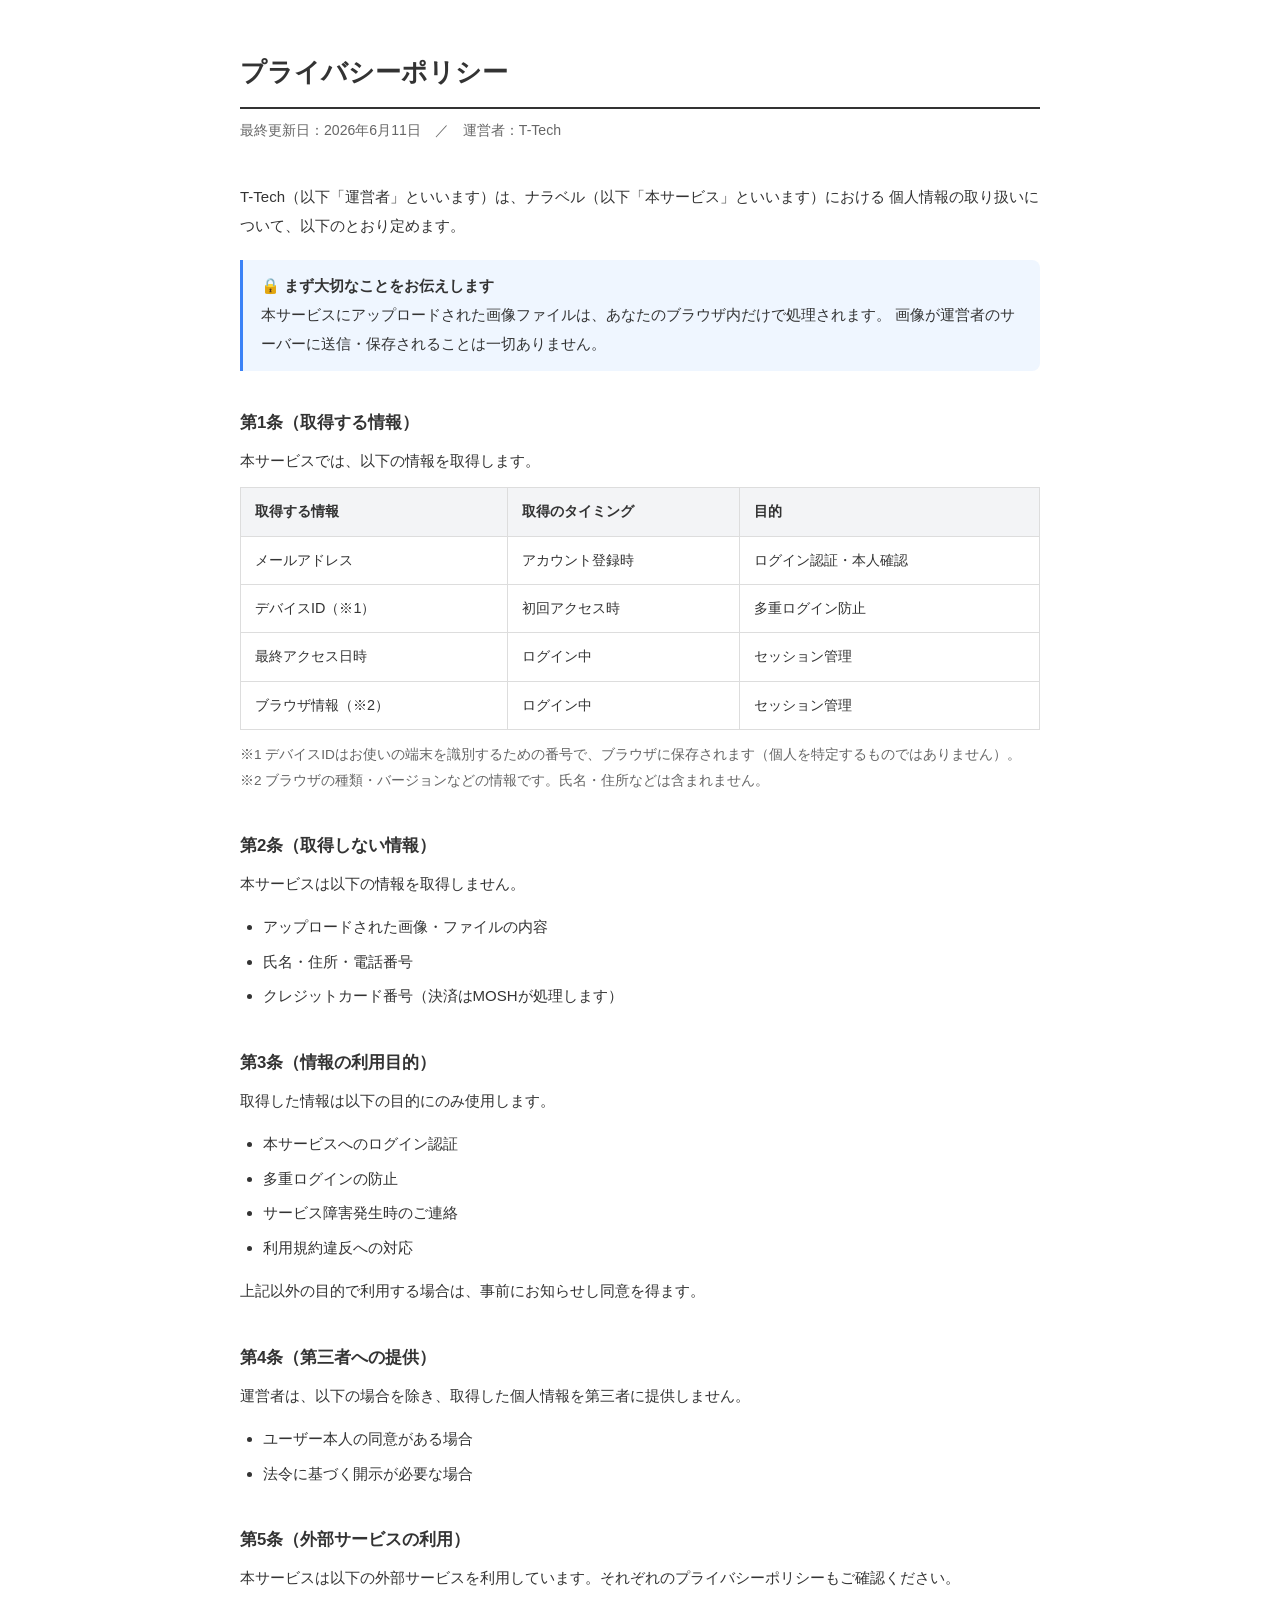
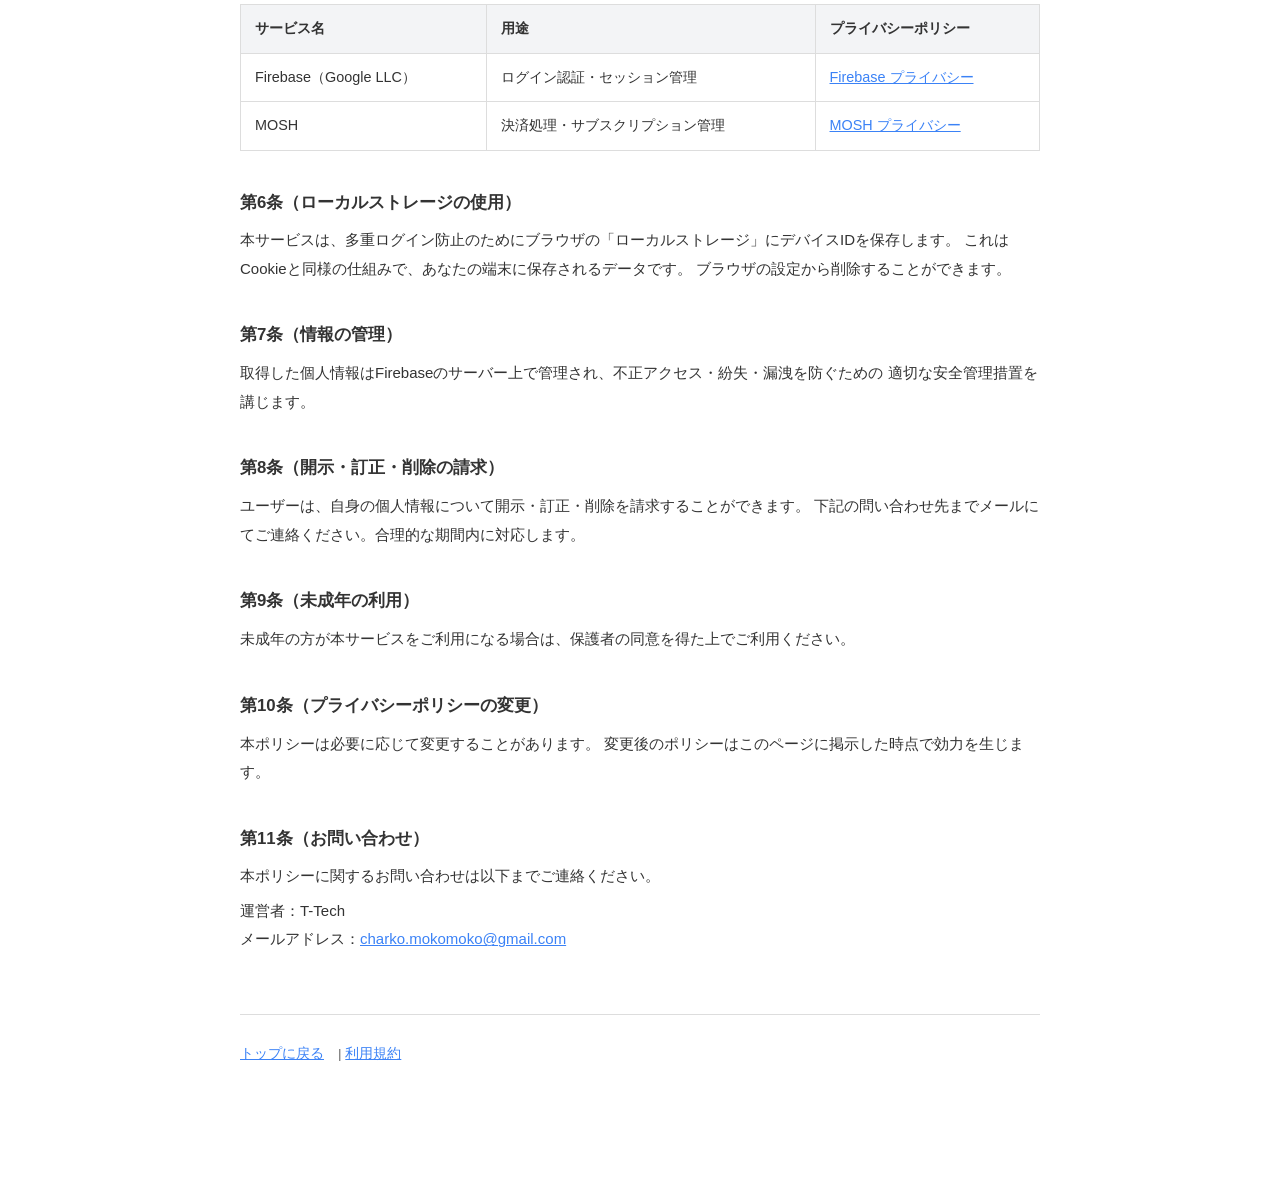
==== privacy.html @ 98c83a79 "Add files via upload" ====
<!DOCTYPE html>
<html lang="ja">
<head>
  <meta charset="UTF-8">
  <meta name="viewport" content="width=device-width, initial-scale=1.0">
  <title>プライバシーポリシー — ナラベル</title>
  <style>
    body {
      font-family: 'Noto Sans JP', 'Hiragino Sans', sans-serif;
      max-width: 800px;
      margin: 48px auto;
      padding: 0 24px 80px;
      line-height: 1.9;
      color: #333;
      font-size: 15px;
    }
    h1 { font-size: 1.6rem; border-bottom: 2px solid #333; padding-bottom: 10px; margin-bottom: 8px; }
    .meta { color: #666; font-size: .88rem; margin-bottom: 40px; }
    h2 { font-size: 1.05rem; margin-top: 36px; margin-bottom: 8px; font-weight: 700; }
    p, li { margin: 6px 0; }
    ol, ul { padding-left: 1.5em; }
    .highlight {
      background: #eff6ff;
      border-left: 3px solid #3b82f6;
      padding: 12px 18px;
      margin: 20px 0;
      font-size: .95rem;
      border-radius: 0 8px 8px 0;
    }
    table { width: 100%; border-collapse: collapse; margin: 12px 0; font-size: .9rem; }
    th { background: #f3f4f6; text-align: left; padding: 10px 14px; border: 1px solid #ddd; }
    td { padding: 10px 14px; border: 1px solid #ddd; vertical-align: top; }
    footer { margin-top: 60px; border-top: 1px solid #ddd; padding-top: 20px; font-size: .85rem; color: #666; }
    a { color: #3b82f6; }
  </style>
</head>
<body>

<h1>プライバシーポリシー</h1>
<p class="meta">最終更新日：2026年6月11日　／　運営者：T-Tech</p>

<p>
  T-Tech（以下「運営者」といいます）は、ナラベル（以下「本サービス」といいます）における
  個人情報の取り扱いについて、以下のとおり定めます。
</p>

<div class="highlight">
  <strong>🔒 まず大切なことをお伝えします</strong><br>
  本サービスにアップロードされた画像ファイルは、あなたのブラウザ内だけで処理されます。
  画像が運営者のサーバーに送信・保存されることは一切ありません。
</div>

<h2>第1条（取得する情報）</h2>
<p>本サービスでは、以下の情報を取得します。</p>

<table>
  <tr>
    <th>取得する情報</th>
    <th>取得のタイミング</th>
    <th>目的</th>
  </tr>
  <tr>
    <td>メールアドレス</td>
    <td>アカウント登録時</td>
    <td>ログイン認証・本人確認</td>
  </tr>
  <tr>
    <td>デバイスID（※1）</td>
    <td>初回アクセス時</td>
    <td>多重ログイン防止</td>
  </tr>
  <tr>
    <td>最終アクセス日時</td>
    <td>ログイン中</td>
    <td>セッション管理</td>
  </tr>
  <tr>
    <td>ブラウザ情報（※2）</td>
    <td>ログイン中</td>
    <td>セッション管理</td>
  </tr>
</table>

<p style="font-size:.85rem; color:#666;">
  ※1 デバイスIDはお使いの端末を識別するための番号で、ブラウザに保存されます（個人を特定するものではありません）。<br>
  ※2 ブラウザの種類・バージョンなどの情報です。氏名・住所などは含まれません。
</p>

<h2>第2条（取得しない情報）</h2>
<p>本サービスは以下の情報を取得しません。</p>
<ul>
  <li>アップロードされた画像・ファイルの内容</li>
  <li>氏名・住所・電話番号</li>
  <li>クレジットカード番号（決済はMOSHが処理します）</li>
</ul>

<h2>第3条（情報の利用目的）</h2>
<p>取得した情報は以下の目的にのみ使用します。</p>
<ul>
  <li>本サービスへのログイン認証</li>
  <li>多重ログインの防止</li>
  <li>サービス障害発生時のご連絡</li>
  <li>利用規約違反への対応</li>
</ul>
<p>上記以外の目的で利用する場合は、事前にお知らせし同意を得ます。</p>

<h2>第4条（第三者への提供）</h2>
<p>
  運営者は、以下の場合を除き、取得した個人情報を第三者に提供しません。
</p>
<ul>
  <li>ユーザー本人の同意がある場合</li>
  <li>法令に基づく開示が必要な場合</li>
</ul>

<h2>第5条（外部サービスの利用）</h2>
<p>本サービスは以下の外部サービスを利用しています。それぞれのプライバシーポリシーもご確認ください。</p>

<table>
  <tr>
    <th>サービス名</th>
    <th>用途</th>
    <th>プライバシーポリシー</th>
  </tr>
  <tr>
    <td>Firebase（Google LLC）</td>
    <td>ログイン認証・セッション管理</td>
    <td><a href="https://firebase.google.com/support/privacy" target="_blank">Firebase プライバシー</a></td>
  </tr>
  <tr>
    <td>MOSH</td>
    <td>決済処理・サブスクリプション管理</td>
    <td><a href="https://mosh.jp/privacy" target="_blank">MOSH プライバシー</a></td>
  </tr>
</table>

<h2>第6条（ローカルストレージの使用）</h2>
<p>
  本サービスは、多重ログイン防止のためにブラウザの「ローカルストレージ」にデバイスIDを保存します。
  これはCookieと同様の仕組みで、あなたの端末に保存されるデータです。
  ブラウザの設定から削除することができます。
</p>

<h2>第7条（情報の管理）</h2>
<p>
  取得した個人情報はFirebaseのサーバー上で管理され、不正アクセス・紛失・漏洩を防ぐための
  適切な安全管理措置を講じます。
</p>

<h2>第8条（開示・訂正・削除の請求）</h2>
<p>
  ユーザーは、自身の個人情報について開示・訂正・削除を請求することができます。
  下記の問い合わせ先までメールにてご連絡ください。合理的な期間内に対応します。
</p>

<h2>第9条（未成年の利用）</h2>
<p>
  未成年の方が本サービスをご利用になる場合は、保護者の同意を得た上でご利用ください。
</p>

<h2>第10条（プライバシーポリシーの変更）</h2>
<p>
  本ポリシーは必要に応じて変更することがあります。
  変更後のポリシーはこのページに掲示した時点で効力を生じます。
</p>

<h2>第11条（お問い合わせ）</h2>
<p>本ポリシーに関するお問い合わせは以下までご連絡ください。</p>
<p>
  運営者：T-Tech<br>
  メールアドレス：<a href="mailto:charko.mokomoko@gmail.com">charko.mokomoko@gmail.com</a>
</p>

<footer>
  <p>
    <a href="index.html">トップに戻る</a>　|
    <a href="terms.html">利用規約</a>
  </p>
</footer>

</body>
</html>
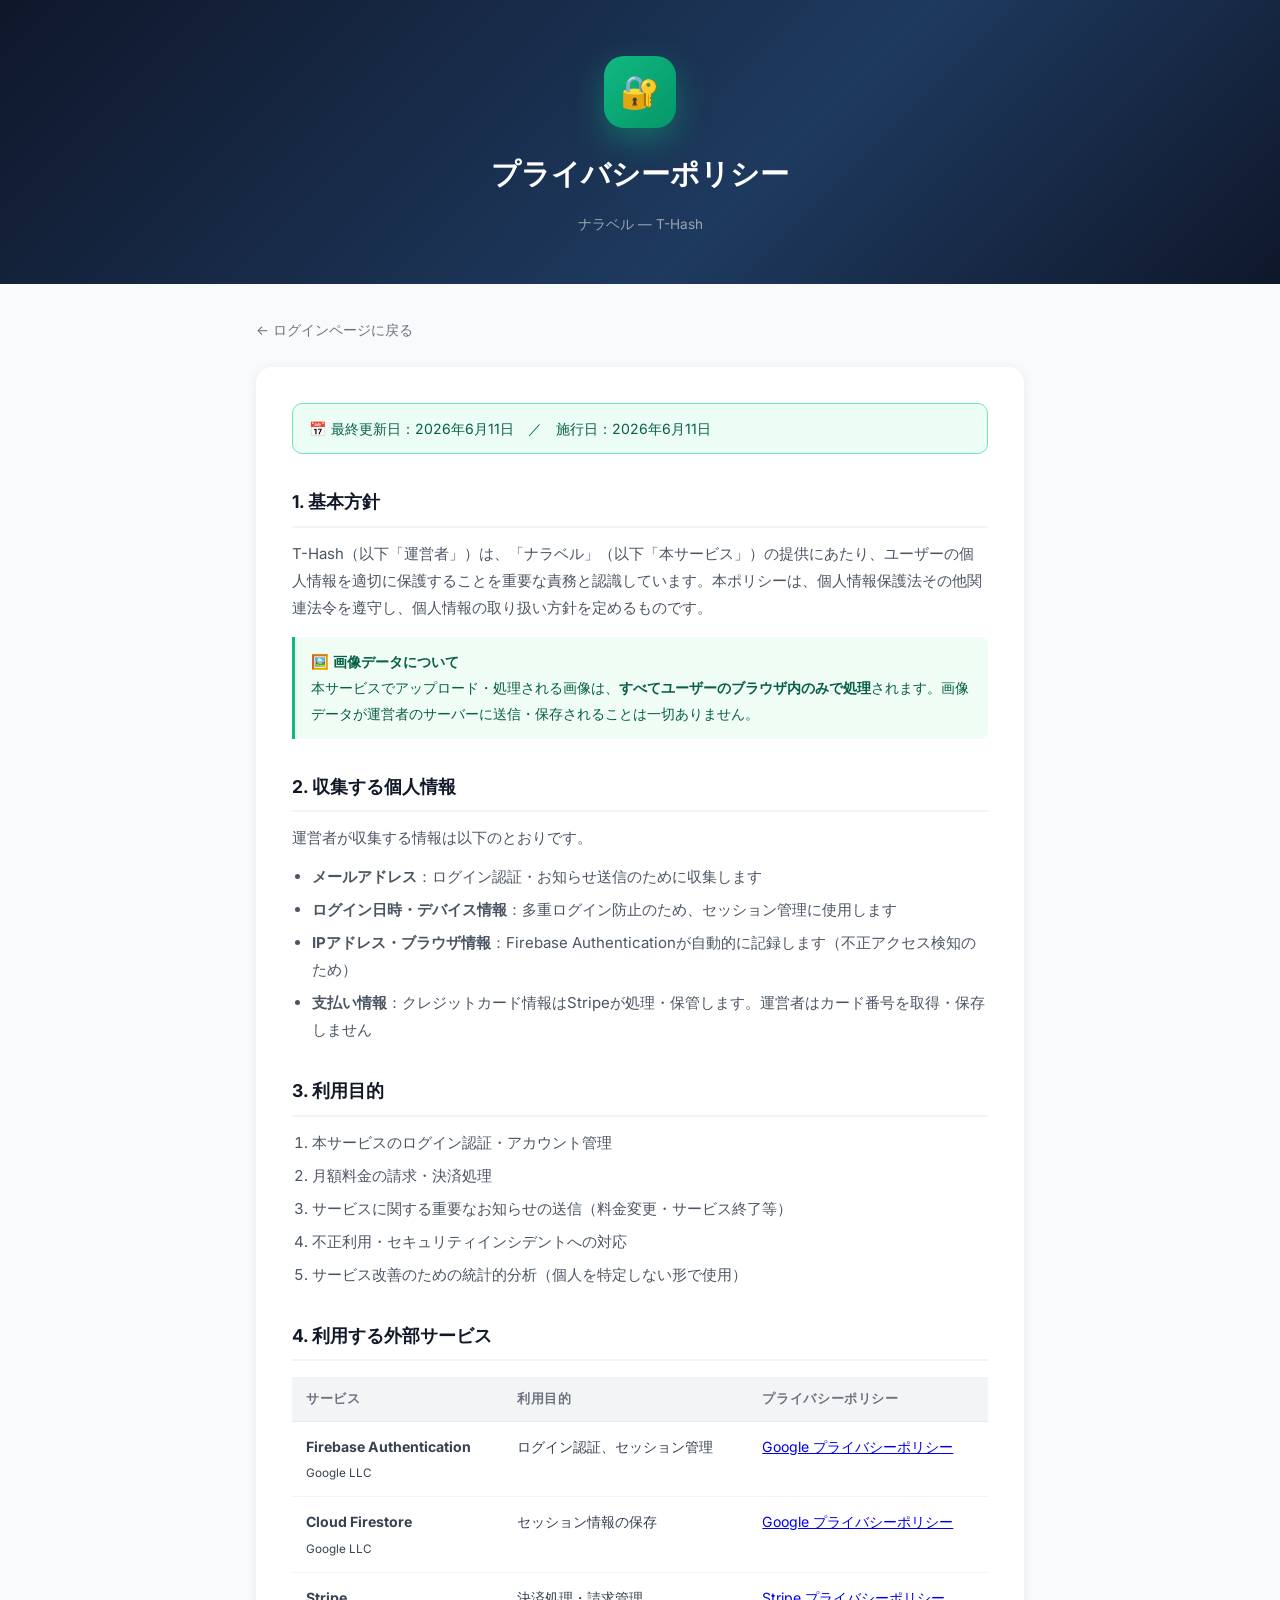
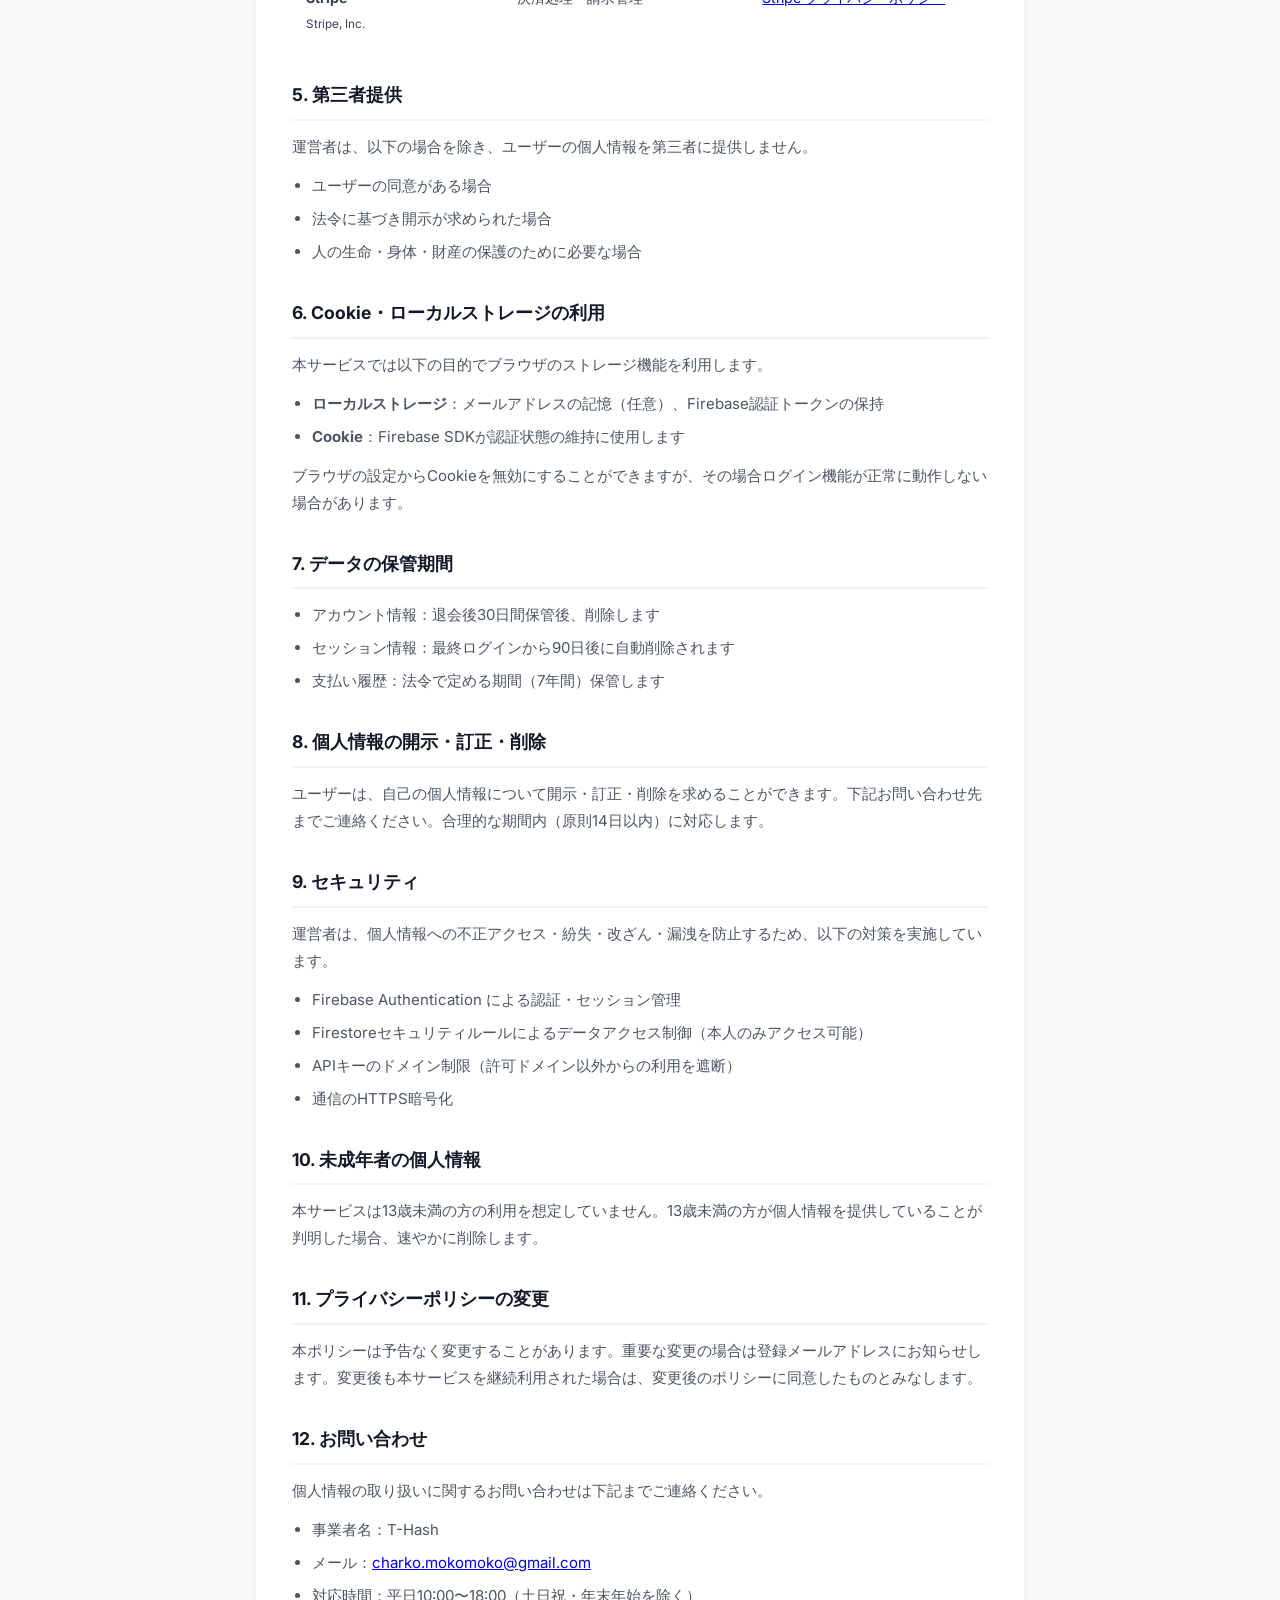
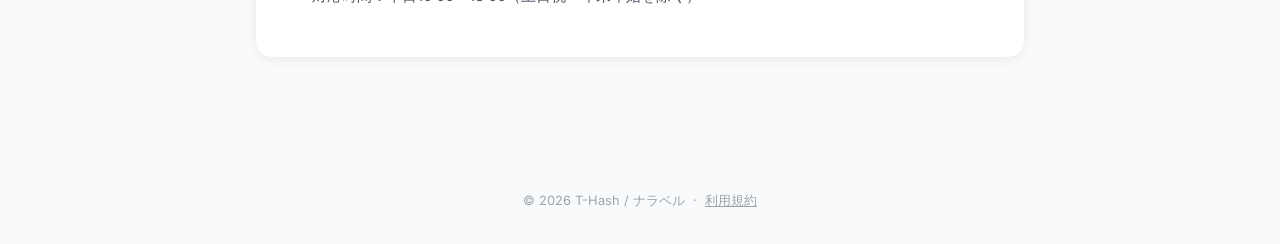
==== commit a9954546: "Add files via upload" ====
--- a/privacy.html
+++ b/privacy.html
@@ -4,178 +4,162 @@
   <meta charset="UTF-8">
   <meta name="viewport" content="width=device-width, initial-scale=1.0">
   <title>プライバシーポリシー — ナラベル</title>
+  <link rel="preconnect" href="https://fonts.googleapis.com">
+  <link href="https://fonts.googleapis.com/css2?family=Inter:wght@400;500;600;700&display=swap" rel="stylesheet">
   <style>
-    body {
-      font-family: 'Noto Sans JP', 'Hiragino Sans', sans-serif;
-      max-width: 800px;
-      margin: 48px auto;
-      padding: 0 24px 80px;
-      line-height: 1.9;
-      color: #333;
-      font-size: 15px;
-    }
-    h1 { font-size: 1.6rem; border-bottom: 2px solid #333; padding-bottom: 10px; margin-bottom: 8px; }
-    .meta { color: #666; font-size: .88rem; margin-bottom: 40px; }
-    h2 { font-size: 1.05rem; margin-top: 36px; margin-bottom: 8px; font-weight: 700; }
-    p, li { margin: 6px 0; }
-    ol, ul { padding-left: 1.5em; }
-    .highlight {
-      background: #eff6ff;
-      border-left: 3px solid #3b82f6;
-      padding: 12px 18px;
-      margin: 20px 0;
-      font-size: .95rem;
-      border-radius: 0 8px 8px 0;
-    }
-    table { width: 100%; border-collapse: collapse; margin: 12px 0; font-size: .9rem; }
-    th { background: #f3f4f6; text-align: left; padding: 10px 14px; border: 1px solid #ddd; }
-    td { padding: 10px 14px; border: 1px solid #ddd; vertical-align: top; }
-    footer { margin-top: 60px; border-top: 1px solid #ddd; padding-top: 20px; font-size: .85rem; color: #666; }
-    a { color: #3b82f6; }
+    *{box-sizing:border-box;margin:0;padding:0;}
+    body{font-family:Inter,-apple-system,BlinkMacSystemFont,'Segoe UI','Noto Sans JP',sans-serif;background:#f9fafb;color:#374151;line-height:1.8;font-size:15px;}
+
+    .cover{background:linear-gradient(135deg,#0f172a 0%,#1e3a5f 60%,#0f172a 100%);color:white;text-align:center;padding:56px 24px 48px;}
+    .cover-icon{width:72px;height:72px;border-radius:20px;background:linear-gradient(135deg,#10b981,#059669);display:flex;align-items:center;justify-content:center;font-size:2rem;margin:0 auto 20px;box-shadow:0 12px 32px rgba(16,185,129,.4);}
+    .cover h1{font-size:1.8rem;font-weight:700;margin-bottom:8px;}
+    .cover .meta{font-size:.85rem;opacity:.55;margin-top:12px;}
+
+    .content{max-width:800px;margin:0 auto;padding:32px 16px 80px;}
+
+    .back-link{display:inline-flex;align-items:center;gap:6px;color:#6b7280;font-size:.85rem;text-decoration:none;margin-bottom:24px;}
+    .back-link:hover{color:#374151;}
+
+    .card{background:white;border-radius:16px;padding:36px;margin-bottom:20px;box-shadow:0 2px 12px rgba(0,0,0,.07);}
+
+    .updated{background:#ecfdf5;border:1px solid #6ee7b7;border-radius:10px;padding:12px 16px;font-size:.88rem;color:#065f46;margin-bottom:32px;}
+
+    h2{font-size:1.1rem;font-weight:700;color:#111827;margin:32px 0 12px;padding-bottom:8px;border-bottom:2px solid #f3f4f6;}
+    h2:first-of-type{margin-top:0;}
+
+    p{margin-bottom:12px;color:#4b5563;}
+    ol,ul{padding-left:20px;margin-bottom:12px;color:#4b5563;}
+    li{margin-bottom:6px;}
+
+    .highlight{background:#f0fdf4;border-left:3px solid #10b981;border-radius:0 8px 8px 0;padding:12px 16px;margin:16px 0;font-size:.9rem;color:#065f46;}
+    .highlight.warn{background:#fef9c3;border-color:#f59e0b;color:#92400e;}
+
+    .service-table{width:100%;border-collapse:collapse;margin:16px 0;}
+    .service-table th{background:#f3f4f6;color:#6b7280;font-size:.8rem;font-weight:600;letter-spacing:.05em;padding:10px 14px;text-align:left;border-bottom:1px solid #e5e7eb;}
+    .service-table td{padding:12px 14px;font-size:.88rem;border-bottom:1px solid #f3f4f6;color:#374151;vertical-align:top;}
+    .service-table tr:last-child td{border-bottom:none;}
+
+    footer{text-align:center;color:#9ca3af;font-size:.8rem;padding:32px 16px;}
   </style>
 </head>
 <body>
 
-<h1>プライバシーポリシー</h1>
-<p class="meta">最終更新日：2026年6月11日　／　運営者：T-Tech</p>
-
-<p>
-  T-Tech（以下「運営者」といいます）は、ナラベル（以下「本サービス」といいます）における
-  個人情報の取り扱いについて、以下のとおり定めます。
-</p>
-
-<div class="highlight">
-  <strong>🔒 まず大切なことをお伝えします</strong><br>
-  本サービスにアップロードされた画像ファイルは、あなたのブラウザ内だけで処理されます。
-  画像が運営者のサーバーに送信・保存されることは一切ありません。
+<div class="cover">
+  <div class="cover-icon">🔐</div>
+  <h1>プライバシーポリシー</h1>
+  <div class="meta">ナラベル — T-Hash</div>
 </div>
 
-<h2>第1条（取得する情報）</h2>
-<p>本サービスでは、以下の情報を取得します。</p>
+<div class="content">
+  <a href="index.html" class="back-link">← ログインページに戻る</a>
 
-<table>
-  <tr>
-    <th>取得する情報</th>
-    <th>取得のタイミング</th>
-    <th>目的</th>
-  </tr>
-  <tr>
-    <td>メールアドレス</td>
-    <td>アカウント登録時</td>
-    <td>ログイン認証・本人確認</td>
-  </tr>
-  <tr>
-    <td>デバイスID（※1）</td>
-    <td>初回アクセス時</td>
-    <td>多重ログイン防止</td>
-  </tr>
-  <tr>
-    <td>最終アクセス日時</td>
-    <td>ログイン中</td>
-    <td>セッション管理</td>
-  </tr>
-  <tr>
-    <td>ブラウザ情報（※2）</td>
-    <td>ログイン中</td>
-    <td>セッション管理</td>
-  </tr>
-</table>
+  <div class="card">
+    <div class="updated">📅 最終更新日：2026年6月11日　／　施行日：2026年6月11日</div>
 
-<p style="font-size:.85rem; color:#666;">
-  ※1 デバイスIDはお使いの端末を識別するための番号で、ブラウザに保存されます（個人を特定するものではありません）。<br>
-  ※2 ブラウザの種類・バージョンなどの情報です。氏名・住所などは含まれません。
-</p>
+    <h2>1. 基本方針</h2>
+    <p>T-Hash（以下「運営者」）は、「ナラベル」（以下「本サービス」）の提供にあたり、ユーザーの個人情報を適切に保護することを重要な責務と認識しています。本ポリシーは、個人情報保護法その他関連法令を遵守し、個人情報の取り扱い方針を定めるものです。</p>
 
-<h2>第2条（取得しない情報）</h2>
-<p>本サービスは以下の情報を取得しません。</p>
-<ul>
-  <li>アップロードされた画像・ファイルの内容</li>
-  <li>氏名・住所・電話番号</li>
-  <li>クレジットカード番号（決済はMOSHが処理します）</li>
-</ul>
+    <div class="highlight">
+      🖼️ <strong>画像データについて</strong><br>
+      本サービスでアップロード・処理される画像は、<strong>すべてユーザーのブラウザ内のみで処理</strong>されます。画像データが運営者のサーバーに送信・保存されることは一切ありません。
+    </div>
 
-<h2>第3条（情報の利用目的）</h2>
-<p>取得した情報は以下の目的にのみ使用します。</p>
-<ul>
-  <li>本サービスへのログイン認証</li>
-  <li>多重ログインの防止</li>
-  <li>サービス障害発生時のご連絡</li>
-  <li>利用規約違反への対応</li>
-</ul>
-<p>上記以外の目的で利用する場合は、事前にお知らせし同意を得ます。</p>
+    <h2>2. 収集する個人情報</h2>
+    <p>運営者が収集する情報は以下のとおりです。</p>
+    <ul>
+      <li><strong>メールアドレス</strong>：ログイン認証・お知らせ送信のために収集します</li>
+      <li><strong>ログイン日時・デバイス情報</strong>：多重ログイン防止のため、セッション管理に使用します</li>
+      <li><strong>IPアドレス・ブラウザ情報</strong>：Firebase Authenticationが自動的に記録します（不正アクセス検知のため）</li>
+      <li><strong>支払い情報</strong>：クレジットカード情報はStripeが処理・保管します。運営者はカード番号を取得・保存しません</li>
+    </ul>
 
-<h2>第4条（第三者への提供）</h2>
-<p>
-  運営者は、以下の場合を除き、取得した個人情報を第三者に提供しません。
-</p>
-<ul>
-  <li>ユーザー本人の同意がある場合</li>
-  <li>法令に基づく開示が必要な場合</li>
-</ul>
+    <h2>3. 利用目的</h2>
+    <ol>
+      <li>本サービスのログイン認証・アカウント管理</li>
+      <li>月額料金の請求・決済処理</li>
+      <li>サービスに関する重要なお知らせの送信（料金変更・サービス終了等）</li>
+      <li>不正利用・セキュリティインシデントへの対応</li>
+      <li>サービス改善のための統計的分析（個人を特定しない形で使用）</li>
+    </ol>
 
-<h2>第5条（外部サービスの利用）</h2>
-<p>本サービスは以下の外部サービスを利用しています。それぞれのプライバシーポリシーもご確認ください。</p>
+    <h2>4. 利用する外部サービス</h2>
+    <table class="service-table">
+      <thead>
+        <tr><th>サービス</th><th>利用目的</th><th>プライバシーポリシー</th></tr>
+      </thead>
+      <tbody>
+        <tr>
+          <td><strong>Firebase Authentication</strong><br><small>Google LLC</small></td>
+          <td>ログイン認証、セッション管理</td>
+          <td><a href="https://policies.google.com/privacy" target="_blank" rel="noopener">Google プライバシーポリシー</a></td>
+        </tr>
+        <tr>
+          <td><strong>Cloud Firestore</strong><br><small>Google LLC</small></td>
+          <td>セッション情報の保存</td>
+          <td><a href="https://policies.google.com/privacy" target="_blank" rel="noopener">Google プライバシーポリシー</a></td>
+        </tr>
+        <tr>
+          <td><strong>Stripe</strong><br><small>Stripe, Inc.</small></td>
+          <td>決済処理・請求管理</td>
+          <td><a href="https://stripe.com/jp/privacy" target="_blank" rel="noopener">Stripe プライバシーポリシー</a></td>
+        </tr>
+      </tbody>
+    </table>
 
-<table>
-  <tr>
-    <th>サービス名</th>
-    <th>用途</th>
-    <th>プライバシーポリシー</th>
-  </tr>
-  <tr>
-    <td>Firebase（Google LLC）</td>
-    <td>ログイン認証・セッション管理</td>
-    <td><a href="https://firebase.google.com/support/privacy" target="_blank">Firebase プライバシー</a></td>
-  </tr>
-  <tr>
-    <td>MOSH</td>
-    <td>決済処理・サブスクリプション管理</td>
-    <td><a href="https://mosh.jp/privacy" target="_blank">MOSH プライバシー</a></td>
-  </tr>
-</table>
+    <h2>5. 第三者提供</h2>
+    <p>運営者は、以下の場合を除き、ユーザーの個人情報を第三者に提供しません。</p>
+    <ul>
+      <li>ユーザーの同意がある場合</li>
+      <li>法令に基づき開示が求められた場合</li>
+      <li>人の生命・身体・財産の保護のために必要な場合</li>
+    </ul>
 
-<h2>第6条（ローカルストレージの使用）</h2>
-<p>
-  本サービスは、多重ログイン防止のためにブラウザの「ローカルストレージ」にデバイスIDを保存します。
-  これはCookieと同様の仕組みで、あなたの端末に保存されるデータです。
-  ブラウザの設定から削除することができます。
-</p>
+    <h2>6. Cookie・ローカルストレージの利用</h2>
+    <p>本サービスでは以下の目的でブラウザのストレージ機能を利用します。</p>
+    <ul>
+      <li><strong>ローカルストレージ</strong>：メールアドレスの記憶（任意）、Firebase認証トークンの保持</li>
+      <li><strong>Cookie</strong>：Firebase SDKが認証状態の維持に使用します</li>
+    </ul>
+    <p>ブラウザの設定からCookieを無効にすることができますが、その場合ログイン機能が正常に動作しない場合があります。</p>
 
-<h2>第7条（情報の管理）</h2>
-<p>
-  取得した個人情報はFirebaseのサーバー上で管理され、不正アクセス・紛失・漏洩を防ぐための
-  適切な安全管理措置を講じます。
-</p>
+    <h2>7. データの保管期間</h2>
+    <ul>
+      <li>アカウント情報：退会後30日間保管後、削除します</li>
+      <li>セッション情報：最終ログインから90日後に自動削除されます</li>
+      <li>支払い履歴：法令で定める期間（7年間）保管します</li>
+    </ul>
 
-<h2>第8条（開示・訂正・削除の請求）</h2>
-<p>
-  ユーザーは、自身の個人情報について開示・訂正・削除を請求することができます。
-  下記の問い合わせ先までメールにてご連絡ください。合理的な期間内に対応します。
-</p>
+    <h2>8. 個人情報の開示・訂正・削除</h2>
+    <p>ユーザーは、自己の個人情報について開示・訂正・削除を求めることができます。下記お問い合わせ先までご連絡ください。合理的な期間内（原則14日以内）に対応します。</p>
 
-<h2>第9条（未成年の利用）</h2>
-<p>
-  未成年の方が本サービスをご利用になる場合は、保護者の同意を得た上でご利用ください。
-</p>
+    <h2>9. セキュリティ</h2>
+    <p>運営者は、個人情報への不正アクセス・紛失・改ざん・漏洩を防止するため、以下の対策を実施しています。</p>
+    <ul>
+      <li>Firebase Authentication による認証・セッション管理</li>
+      <li>Firestoreセキュリティルールによるデータアクセス制御（本人のみアクセス可能）</li>
+      <li>APIキーのドメイン制限（許可ドメイン以外からの利用を遮断）</li>
+      <li>通信のHTTPS暗号化</li>
+    </ul>
 
-<h2>第10条（プライバシーポリシーの変更）</h2>
-<p>
-  本ポリシーは必要に応じて変更することがあります。
-  変更後のポリシーはこのページに掲示した時点で効力を生じます。
-</p>
+    <h2>10. 未成年者の個人情報</h2>
+    <p>本サービスは13歳未満の方の利用を想定していません。13歳未満の方が個人情報を提供していることが判明した場合、速やかに削除します。</p>
 
-<h2>第11条（お問い合わせ）</h2>
-<p>本ポリシーに関するお問い合わせは以下までご連絡ください。</p>
-<p>
-  運営者：T-Tech<br>
-  メールアドレス：<a href="mailto:charko.mokomoko@gmail.com">charko.mokomoko@gmail.com</a>
-</p>
+    <h2>11. プライバシーポリシーの変更</h2>
+    <p>本ポリシーは予告なく変更することがあります。重要な変更の場合は登録メールアドレスにお知らせします。変更後も本サービスを継続利用された場合は、変更後のポリシーに同意したものとみなします。</p>
+
+    <h2>12. お問い合わせ</h2>
+    <p>個人情報の取り扱いに関するお問い合わせは下記までご連絡ください。</p>
+    <ul>
+      <li>事業者名：T-Hash</li>
+      <li>メール：<a href="mailto:charko.mokomoko@gmail.com">charko.mokomoko@gmail.com</a></li>
+      <li>対応時間：平日10:00〜18:00（土日祝・年末年始を除く）</li>
+    </ul>
+  </div>
+</div>
 
 <footer>
-  <p>
-    <a href="index.html">トップに戻る</a>　|
-    <a href="terms.html">利用規約</a>
-  </p>
+  &copy; 2026 T-Hash / ナラベル &nbsp;·&nbsp;
+  <a href="terms.html" style="color:#9ca3af;">利用規約</a>
 </footer>
 
 </body>
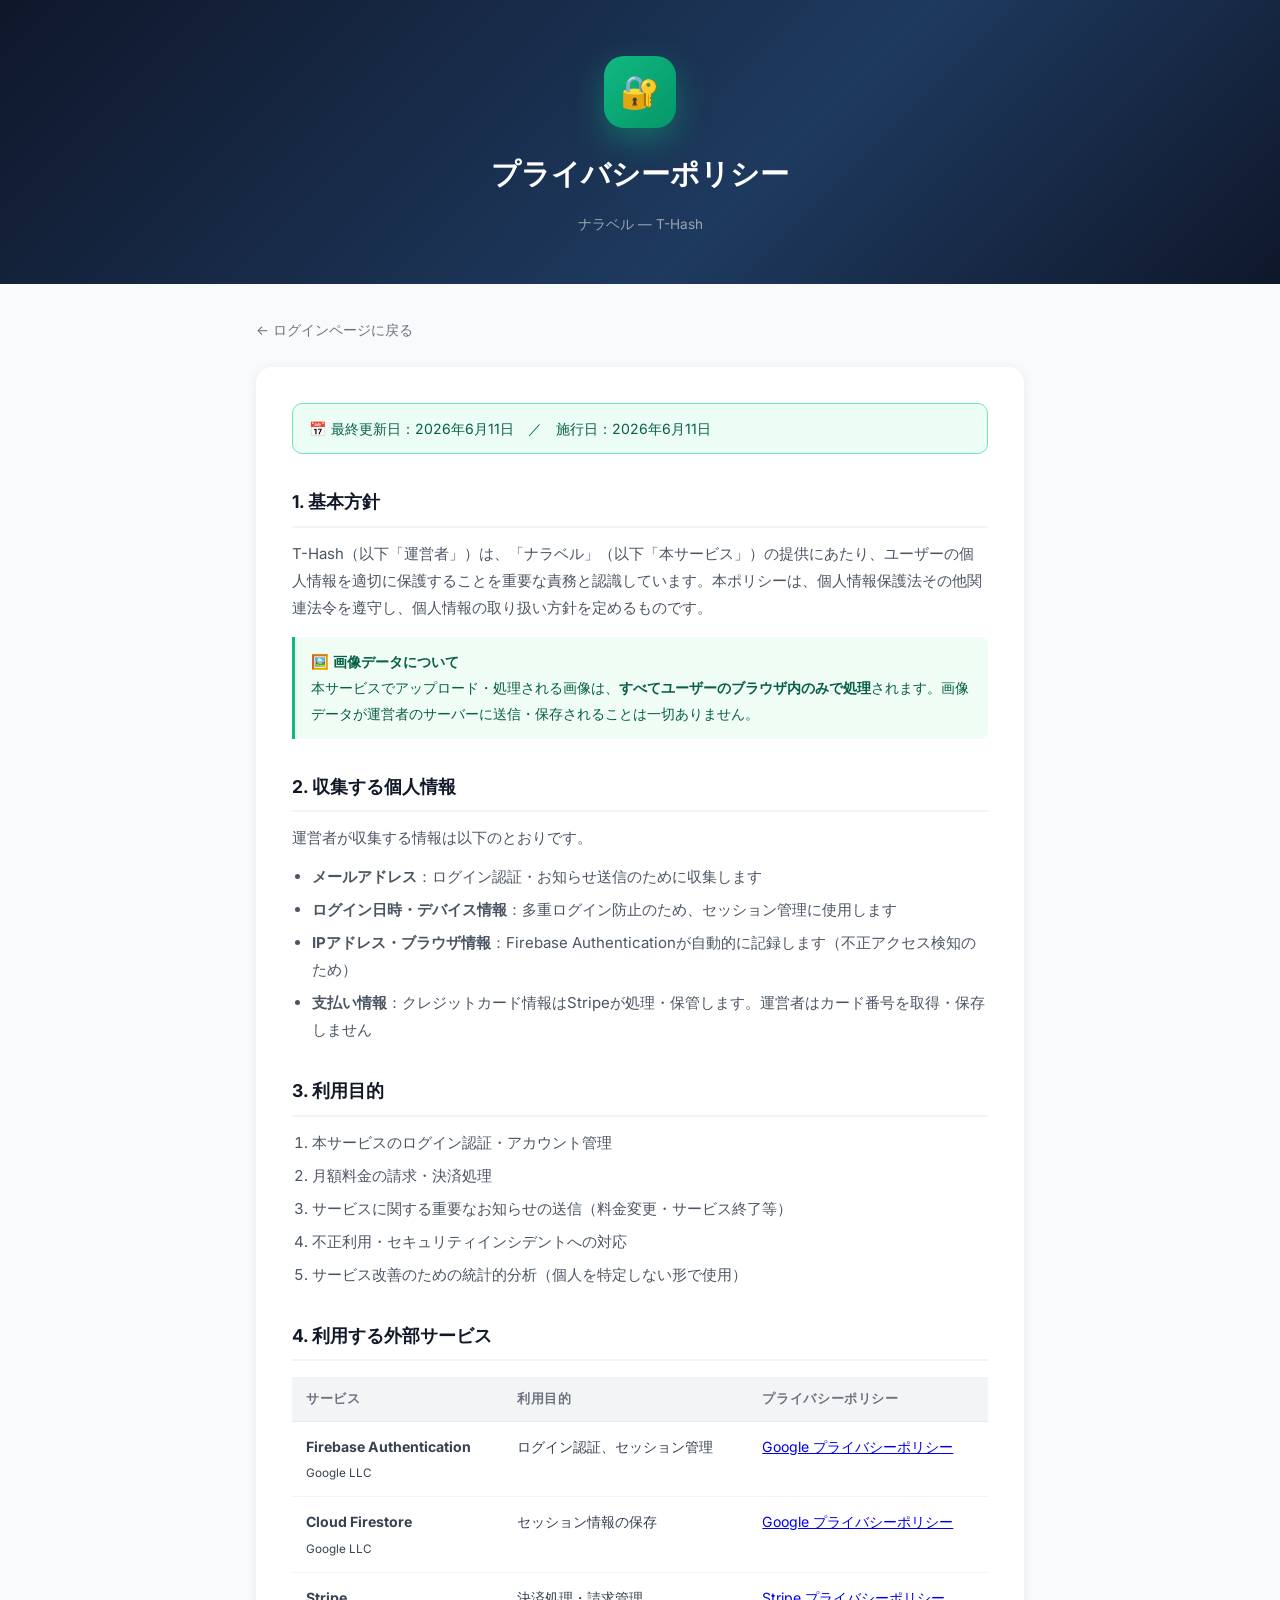
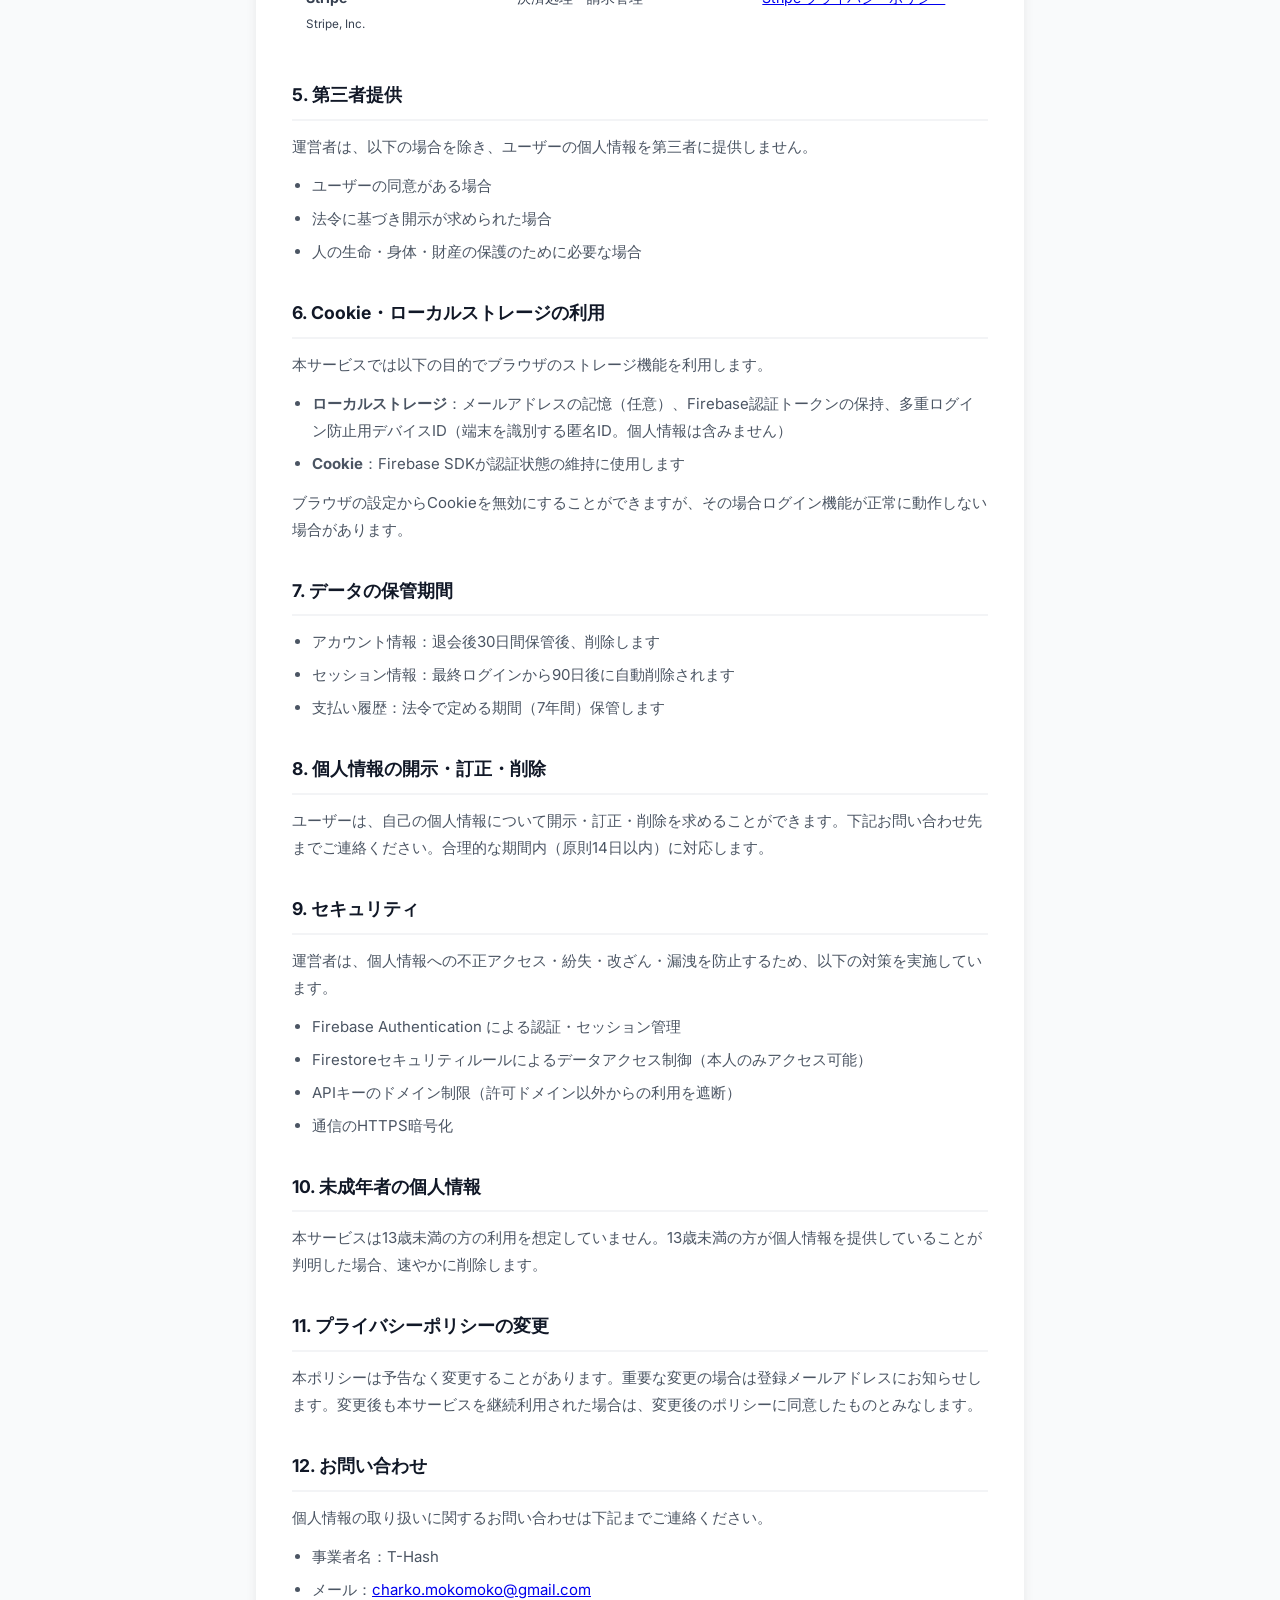
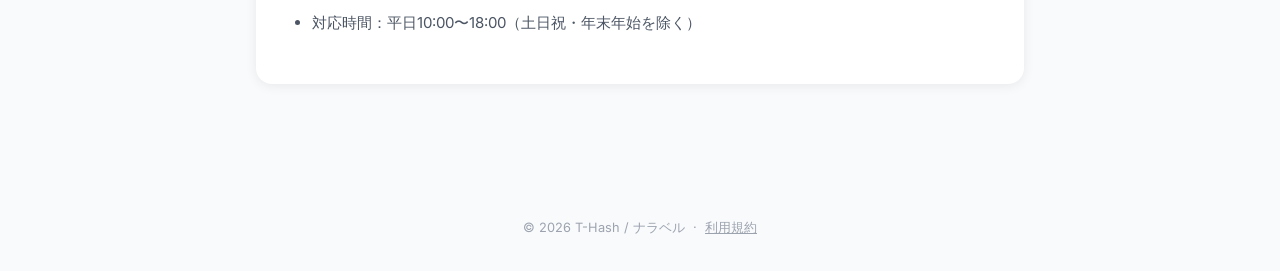
==== commit 177a43d0: "Add files via upload" ====
--- a/privacy.html
+++ b/privacy.html
@@ -117,7 +117,7 @@
     <h2>6. Cookie・ローカルストレージの利用</h2>
     <p>本サービスでは以下の目的でブラウザのストレージ機能を利用します。</p>
     <ul>
-      <li><strong>ローカルストレージ</strong>：メールアドレスの記憶（任意）、Firebase認証トークンの保持</li>
+      <li><strong>ローカルストレージ</strong>：メールアドレスの記憶（任意）、Firebase認証トークンの保持、多重ログイン防止用デバイスID（端末を識別する匿名ID。個人情報は含みません）</li>
       <li><strong>Cookie</strong>：Firebase SDKが認証状態の維持に使用します</li>
     </ul>
     <p>ブラウザの設定からCookieを無効にすることができますが、その場合ログイン機能が正常に動作しない場合があります。</p>
